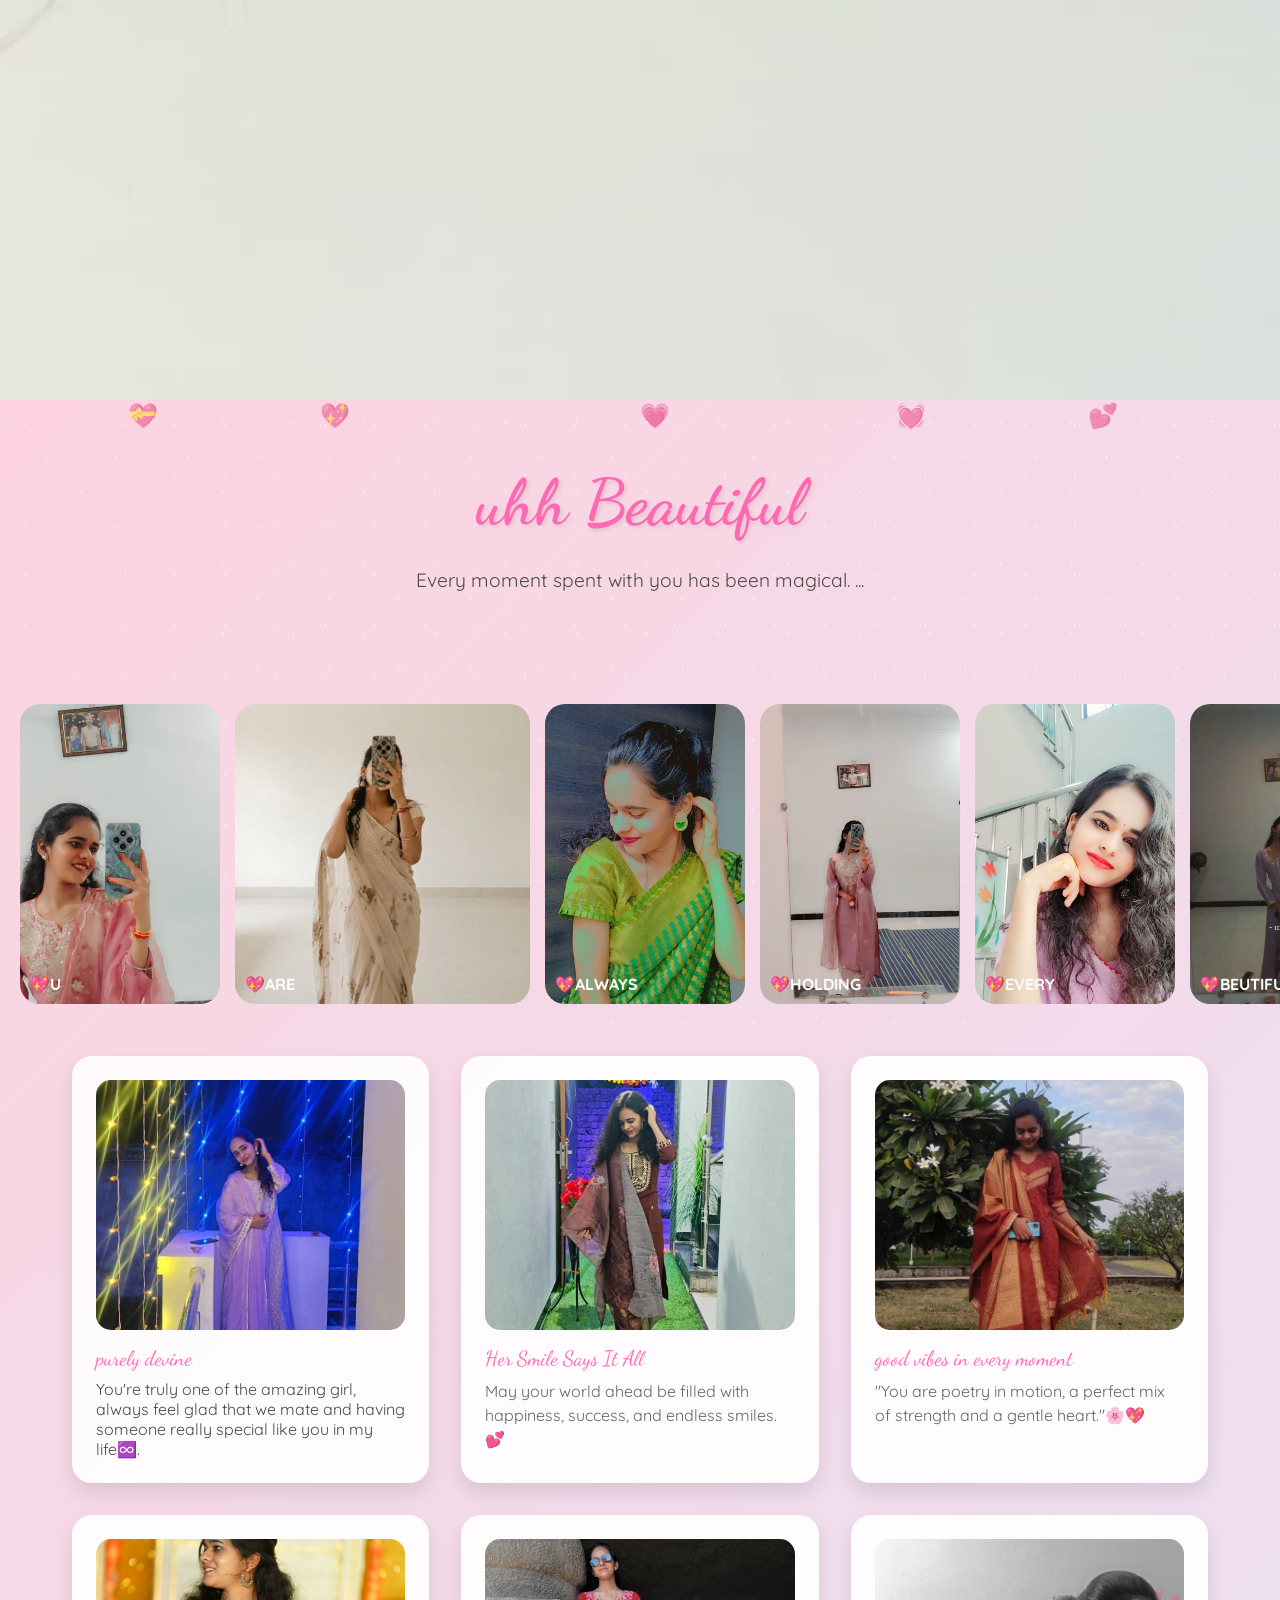
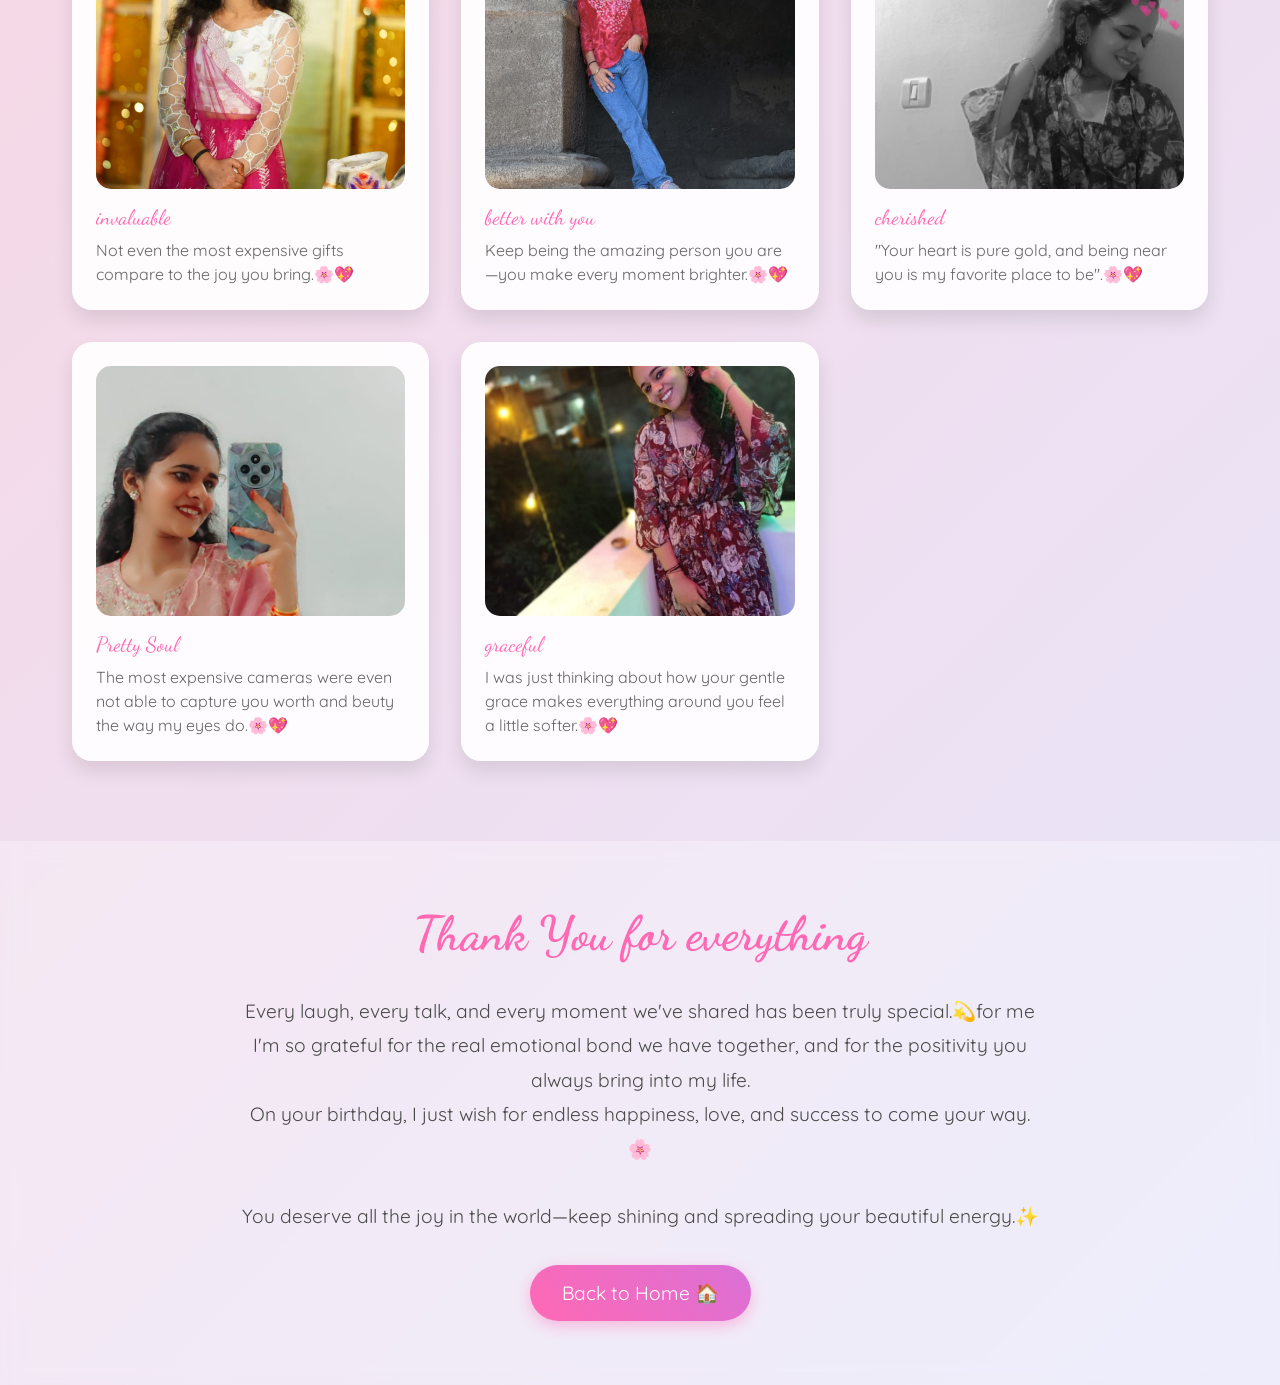
==== last.html @ f0707acc "Add files via upload" ====
<!DOCTYPE html>
<html lang="en">

<head>
    <meta charset="UTF-8">
    <meta name="viewport" content="width=device-width, initial-scale=1.0">
    <title> Beautiful Memories ✨</title>
    <link rel="icon" href="data:image/svg+xml,<svg xmlns='http://www.w3.org/2000/svg'><text y='32' font-size='32'>💖</text></svg>">
    <style>
        @import url('https://fonts.googleapis.com/css2?family=Dancing+Script:wght@700&family=Quicksand:wght@300;400;500;600&display=swap');

        * {
            margin: 0;
            padding: 0;
            box-sizing: border-box;
        }

        body {
            min-height: 100vh;
            background: linear-gradient(135deg,
                    #ffd1dc 0%,
                    #e6e6fa 25%,
                    #ffefd5 50%,
                    #e6e6fa 75%,
                    #ffd1dc 100%);
            background-size: 400% 400%;
            animation: gradientFlow 15s ease infinite;
            font-family: 'Quicksand', sans-serif;
            overflow-x: hidden;
            color: #4a4a4a;
        }

        @keyframes gradientFlow {
            0%   { background-position: 0% 50%; }
            50%  { background-position: 100% 50%; }
            100% { background-position: 0% 50%; }
        }

        /* Sparkle Effect */
        .magic-sparkles {
            position: fixed;
            top: 0; left: 0;
            width: 100%; height: 100%;
            pointer-events: none;
            z-index: 1;
        }

        .sparkle {
            position: absolute;
            width: 6px; height: 6px;
            border-radius: 50%;
            background-color: white;
            animation: twinkle var(--duration, 4s) ease-in-out infinite;
            opacity: 0;
        }

        @keyframes twinkle {
            0%, 100% { opacity: 0; transform: scale(0.5); }
            50%       { opacity: 0.8; transform: scale(1); }
        }

        .magic-sparkles::before,
        .magic-sparkles::after {
            content: '';
            position: absolute;
            width: 100%; height: 100%;
            background-image: radial-gradient(circle, white 1px, transparent 1px);
            background-size: 50px 50px;
            animation: sparkleLayer 8s linear infinite;
            opacity: 0.5;
        }
        .magic-sparkles::after {
            animation-delay: -4s;
            transform: rotate(45deg);
        }
        @keyframes sparkleLayer {
            0%   { transform: translateY(0); }
            100% { transform: translateY(-50px); }
        }

        /* Floating Hearts */
        .floating-hearts {
            position: fixed;
            width: 100%; height: 100%;
            pointer-events: none;
            z-index: 2;
        }
        .heart {
            position: absolute;
            font-size: 1.5rem;
            color: rgba(255, 105, 180, 0.6);
            animation: floatHeart var(--float-duration, 6s) ease-in-out infinite;
            animation-delay: var(--delay, 0s);
        }
        @keyframes floatHeart {
            0%   { transform: translate(0, 100vh) rotate(0deg); }
            100% { transform: translate(var(--translate-x, 0), -100vh) rotate(360deg); }
        }

        /* Welcome */
        .welcome {
            text-align: center;
            padding: 4rem 2rem;
            position: relative;
            z-index: 3;
        }
        .welcome h1 {
            font-family: 'Dancing Script', cursive;
            font-size: 4rem;
            color: #ff69b4;
            text-shadow: 2px 2px 4px rgba(0,0,0,0.1);
            animation: fadeInScale 2s ease;
        }
        .welcome p {
            font-size: 1.2rem;
            max-width: 600px;
            margin: 1.5rem auto;
            line-height: 1.6;
            animation: fadeIn 2s ease 0.5s both;
        }

        /* Timeline */
        .timeline {
            display: flex;
            overflow-x: auto;
            gap: 15px;
            padding: 20px;
            position: relative;
            z-index: 3;
        }
        .story {
            min-width: 200px;
            height: 300px;
            position: relative;
            border-radius: 20px;
            overflow: hidden;
            flex-shrink: 0;
        }
        .story img {
            width: 100%; height: 100%;
            object-fit: cover;
        }
        .story p {
            position: absolute;
            bottom: 10px; left: 10px;
            color: white;
            font-weight: bold;
        }
        /* ❤️ Cursor Heart Style */
.cursor-heart {
    position: fixed;
    pointer-events: none;
    font-size: 18px;
    transform: translate(-50%, -50%);
    opacity: 1;
    transition: transform 0.8s ease-out, opacity 1s ease-out;
    z-index: 9999;
}

  .parallax {
    height: 400px; /* Ya jo bhi aapne set kiya hai */
    background-image: url('img/d1.jpg');
    background-size: cover; 
    background-position: center 0px; /* Initial position set karein */
    background-repeat: no-repeat;
    position: relative;
    z-index: 3;
    /* Isse image scroll ke baad "jump" nahi karegi */
    transition: background-position 0.05s ease-out; 
}

@media (max-width: 768px) {
    .parallax {
        background-attachment: scroll !important;
        background-position: center center !important; /* Mobile par parallax band */
    }
}
        /* Memory Cards */
        .memory-container {
            max-width: 1200px;
            margin: 0 auto;
            padding: 2rem;
            display: grid;
            grid-template-columns: repeat(auto-fit, minmax(300px, 1fr));
            gap: 2rem;
            z-index: 3;
            position: relative;
        }
        .memory-card {
            background: rgba(255,255,255,0.9);
            border-radius: 20px;
            padding: 1.5rem;
            box-shadow: 0 10px 20px rgba(0,0,0,0.1);
            transition: all 0.5s cubic-bezier(0.4,0,0.2,1);
            position: relative;
            overflow: hidden;
            cursor: pointer;
        }
        .memory-card:hover {
            transform: translateY(-10px) scale(1.02);
            box-shadow: 0 15px 30px rgba(0,0,0,0.15);
        }
        .memory-card::before {
            content: '';
            position: absolute;
            top: 0; left: 0;
            width: 100%; height: 100%;
            background: linear-gradient(45deg, transparent, rgba(255,255,255,0.4), transparent);
            transform: translateX(-100%);
            transition: 0.5s;
        }
        .memory-card:hover::before { transform: translateX(100%); }

        .memory-img {
            width: 100%;
            height: 250px;
            object-fit: cover;
            border-radius: 15px;
            margin-bottom: 1rem;
            transition: transform 0.5s ease;
            display: block;
        }
        .memory-card:hover .memory-img { transform: scale(1.05); }
        .memory-date {
            font-family: 'Dancing Script', cursive;
            color: #ff69b4;
            font-size: 1.3rem;
            margin-bottom: 0.5rem;
        }
        .memory-caption { font-size: 1rem; line-height: 1.5; color: #666; }

        /* Final Message */
        .final-message {
            text-align: center;
            padding: 4rem 2rem;
            background: rgba(255,255,255,0.3);
            backdrop-filter: blur(10px);
            margin-top: 3rem;
            position: relative;
            z-index: 3;
        }
        .final-message h2 {
            font-family: 'Dancing Script', cursive;
            font-size: 3rem;
            color: #ff69b4;
            margin-bottom: 2rem;
            animation: heartbeat 2s infinite;
        }
        @keyframes heartbeat {
            0%, 100% { transform: scale(1); }
            50%       { transform: scale(1.1); }
        }
        .final-message p {
            font-size: 1.2rem;
            max-width: 800px;
            margin: 0 auto 2rem;
            line-height: 1.8;
        }
        .goodbye-btn {
            display: inline-block;
            padding: 1rem 2rem;
            font-size: 1.2rem;
            background: linear-gradient(45deg, #ff69b4, #da70d6);
            color: white;
            border: none;
            border-radius: 50px;
            cursor: pointer;
            text-decoration: none;
            transition: all 0.3s ease;
            box-shadow: 0 5px 15px rgba(255,105,180,0.4);
            animation: floatBtn 3s infinite ease-in-out;
        }
        .goodbye-btn:hover {
            transform: translateY(-5px);
            box-shadow: 0 8px 20px rgba(255,105,180,0.6);
        }
        @keyframes floatBtn {
            0%, 100% { transform: translateY(0); }
            50%       { transform: translateY(-10px); }
        }

        @keyframes fadeInScale {
            0%   { opacity: 0; transform: scale(0.8); }
            100% { opacity: 1; transform: scale(1); }
        }
        @keyframes fadeIn {
            0%   { opacity: 0; }
            100% { opacity: 1; }
        }

        ::-webkit-scrollbar { width: 12px; }
        ::-webkit-scrollbar-track { background: rgba(255,255,255,0.4); }
        ::-webkit-scrollbar-thumb {
            background: linear-gradient(45deg, #ff69b4, #da70d6);
            border-radius: 6px;
        }

        @media (max-width: 768px) {
            .welcome h1 { font-size: 2.5rem; }
            .memory-container { grid-template-columns: 1fr; }
            .final-message h2 { font-size: 2.5rem; }
        }

        /* ❤️ Cursor Heart */
        .cursor-heart {
            position: fixed;
            pointer-events: none;
            font-size: 18px;
            transform: translate(-50%, -50%);
            opacity: 1;
            transition: transform 0.8s ease-out, opacity 1s ease-out;
            z-index: 9999;
            text-shadow: 0 0 8px rgba(255,105,180,0.8);
        }

       
        /* 🔍 POPUP BACKGROUND */
.image-popup {
    position: fixed;
    top: 0;
    left: 0;
    width: 100vw;
    height: 100vh;

    background: rgba(0,0,0,0.92);

    display: flex;
    justify-content: center;
    align-items: center;

    opacity: 0;
    pointer-events: none;
    visibility: hidden;

    transition: opacity 0.4s ease, visibility 0.4s ease;
    z-index: 99999;

    /* ✅ These 3 lines fix the scroll displacement permanently */
    transform: translateZ(0);
    -webkit-transform: translateZ(0);
    will-change: opacity;
}

/* ACTIVE */
.image-popup.active {
    opacity: 1;
    pointer-events: all;
    visibility: visible;
}

/* IMAGE */
.image-popup img {
    max-width: 90%;  /* Mobile screen ke andar rahega */
    max-height: 80vh;
    width: auto;
    height: auto;    /* Aspect ratio maintain rahega */
    border-radius: 15px;
    object-fit: contain;
    display: block;
    box-shadow: 0 0 20px rgba(255, 255, 255, 0.2);
}


/* ZOOM EFFECT */
.image-popup.active img {
    transform: scale(1) translateZ(0);
}

/* ✅ Lock page scroll when popup is open */
body.popup-open {
    overflow: hidden;
   
}

    </style>
</head>

<body>
    <!-- 🎵 MUSIC -->
   
    <audio id="bg-music" loop>
        <source src="audio/birthday.mp3" type="audio/mpeg">
    </audio>


    
    <div id="imagePopup" class="image-popup">
        <span id="popupClose">✕</span>
        <img id="popupImg" src="" alt="Memory">
    </div>

    <div class="parallax"></div>
    <div class="magic-sparkles"></div>

    <div class="floating-hearts">
        <div class="heart" style="--float-duration:6s;--delay:0s;--translate-x:20px;left:10%">💝</div>
        <div class="heart" style="--float-duration:8s;--delay:1s;--translate-x:-30px;left:25%">💖</div>
        <div class="heart" style="--float-duration:7s;--delay:2s;--translate-x:40px;left:50%">💗</div>
        <div class="heart" style="--float-duration:9s;--delay:3s;--translate-x:-20px;left:70%">💓</div>
        <div class="heart" style="--float-duration:5s;--delay:4s;--translate-x:30px;left:85%">💕</div>
    </div>

    <section class="welcome">
        <h1>uhh Beautiful </h1>
        <p>Every moment spent with you has been magical. ...</p>
    </section>

    <div class="timeline">
        <div class="story"><img src="img/d9.jpg"><p>💖U</p></div>
        <div class="story"><img src="img/img19.jpg"><p>💖ARE</p></div>
        <div class="story"><img src="img/d2.jpg"><p>💖ALWAYS</p></div>
        <div class="story"><img src="img/d17.jpg"><p>💖HOLDING</p></div>
        <div class="story"><img src="img/d6.jpg"><p>💖EVERY</p></div>
        <div class="story"><img src="img/d4.jpg"><p> 💖BEUTIFULL MOMENT</p></div>
        <div class="story"><img src="img/d5.jpg"><p>💖WITH YOU</p></div>
    </div>

    <div class="memory-container">
        <div class="memory-card">
            <img src="img/d18.jpg" alt="Memory" class="memory-img">
            <div class="memory-date">purely devine</div>
            <div class="memory-caption"></div>You're truly one of the amazing girl, always feel
                glad that we mate and having someone really special like you in my life♾️.
        </div>
        <div class="memory-card">
            <img src="img/d16.jpg" alt="Memory" class="memory-img">
            <div class="memory-date">Her Smile Says It All </div>
            <div class="memory-caption">May your world ahead be filled with happiness, success, and endless smiles.💕</div>
        </div>
        <div class="memory-card">
            <img src="img/d15.jpg" alt="Memory" class="memory-img">
            <div class="memory-date">good vibes in every moment</div>
            <div class="memory-caption">"You are poetry in motion, a perfect mix of strength and a gentle heart."🌸💖</div>
        </div>
        <div class="memory-card">
            <img src="img/d10.jpg" alt="Memory" class="memory-img">
            <div class="memory-date">invaluable</div>
            <div class="memory-caption">Not even the most expensive gifts compare to the joy you bring.🌸💖</div>
        </div>
        <div class="memory-card">
            <img src="img/d3.jpg" alt="Memory" class="memory-img">
            <div class="memory-date">better with you </div>
            <div class="memory-caption">Keep being the amazing person you are—you make every moment brighter.🌸💖</div>
        </div>
        <div class="memory-card">
            <img src="img/d13.jpg" alt="Memory" class="memory-img">
            <div class="memory-date">cherished</div>
            <div class="memory-caption">"Your heart is pure gold, and being near you is my favorite place to be".🌸💖</div>
        </div>
        <div class="memory-card">
            <img src="img/d9.jpg" alt="Memory" class="memory-img">
            <div class="memory-date">Pretty Soul</div>
            <div class="memory-caption">The most expensive cameras were even not able to capture you worth and beuty the way my eyes do.🌸💖</div>
        </div>
        <div class="memory-card">
            <img src="img/d14.jpg" alt="Memory" class="memory-img">
            <div class="memory-date">graceful </div>
            <div class="memory-caption">I was just thinking about how your gentle grace makes everything around you feel a little softer.🌸💖</div>
        </div>
    </div>

    <section class="final-message">
        <h2>Thank You for everything</h2>
        <p>Every laugh, every talk, and every moment we've shared has been truly special.💫for me<br>
            I'm so grateful for the real emotional bond we have together, and for the positivity you always bring into my life.<br>
            On your birthday, I just wish for endless happiness, love, and success to come your way.🌸</p>
        <p>You deserve all the joy in the world—keep shining and spreading your beautiful energy.✨</p>
        <a href="index.html" class="goodbye-btn" id="backHomeBtn">Back to Home 🏠</a>
    </section>

<script>
window.addEventListener("scroll", () => {
    const parallax = document.querySelector(".parallax");
    if (!parallax || window.innerWidth <= 768) return;

    let offset = window.pageYOffset; // Ya window.scrollY

    // FIX: Jab user page ke ekdum upar (0) ho, toh position hamesha center (0px) rakhein
    if (offset <= 10) {
        parallax.style.backgroundPositionY = "0px";
    } else {
        // Sirf tabhi move karein jab niche scroll ho
        parallax.style.backgroundPositionY = (offset * 0.4) + "px";
    }
});

// ══ IMAGE POPUP ══
const popup      = document.getElementById("imagePopup");
const popupImg   = document.getElementById("popupImg");
const popupClose = document.getElementById("popupClose");

let scrollPosition = 0;  // ← saves scroll position before popup opens

function openPopup(src) {
    scrollPosition = window.pageYOffset;  // ← save current scroll
    popupImg.src = src;
    popup.classList.add("active");
    document.body.classList.add("popup-open");
}

function closePopup() {
    popup.classList.remove("active");
    document.body.classList.remove("popup-open");
    window.scrollTo(0, scrollPosition);   // ← restore exact scroll position
    setTimeout(() => { popupImg.src = ""; }, 400);
}

document.querySelectorAll(".memory-card").forEach(card => {
    card.addEventListener("click", function () {
        const img = this.querySelector("img");
        if (!img) return;
        openPopup(img.src);
    });
});

popupClose.addEventListener("click", closePopup);

popup.addEventListener("click", (e) => {
    if (e.target === popup) closePopup();
});

document.addEventListener("keydown", (e) => {
    if (e.key === "Escape") closePopup();

});
// ❤️ CURSOR HEART TRAIL
let lastTime = 0;

document.addEventListener("mousemove", function (e) {
    const now = Date.now();
    if (now - lastTime < 80) return; // Performance check
    lastTime = now;

    const heart = document.createElement("div");
    heart.className = "cursor-heart";
    heart.innerHTML = "❤️";
    heart.style.left = e.clientX + "px";
    heart.style.top = e.clientY + "px";
    document.body.appendChild(heart);

    setTimeout(() => {
        heart.style.opacity = "0";
        heart.style.transform = `translate(-50%, -${60 + Math.random() * 20}%) scale(1.2)`;
    }, 50);

    setTimeout(() => heart.remove(), 1000);
});
// 🎵 BACKGROUND MUSIC
const bgMusic = document.getElementById('bg-music');

function applyMusicState() {
    bgMusic.volume = 0.4;
    bgMusic.play().catch(() => {});
}

// Resume from saved time
bgMusic.currentTime = parseFloat(sessionStorage.getItem('musicTime') || '0');

// Save time before leaving — but if going back home, set restart flag
window.addEventListener('beforeunload', () => {
    sessionStorage.setItem('musicTime', bgMusic.currentTime);
});

// Back Home button: set restart flag so home.html starts music from beginning
document.getElementById('backHomeBtn').addEventListener('click', (e) => {
    e.preventDefault();
    sessionStorage.setItem('musicRestart', 'true');
    sessionStorage.removeItem('musicTime');
    window.location.href = 'index.html';
});

document.addEventListener('click', function startOnce() {
    applyMusicState();
    document.removeEventListener('click', startOnce);
}, { once: true });

applyMusicState();
</script>
</body>
</html>
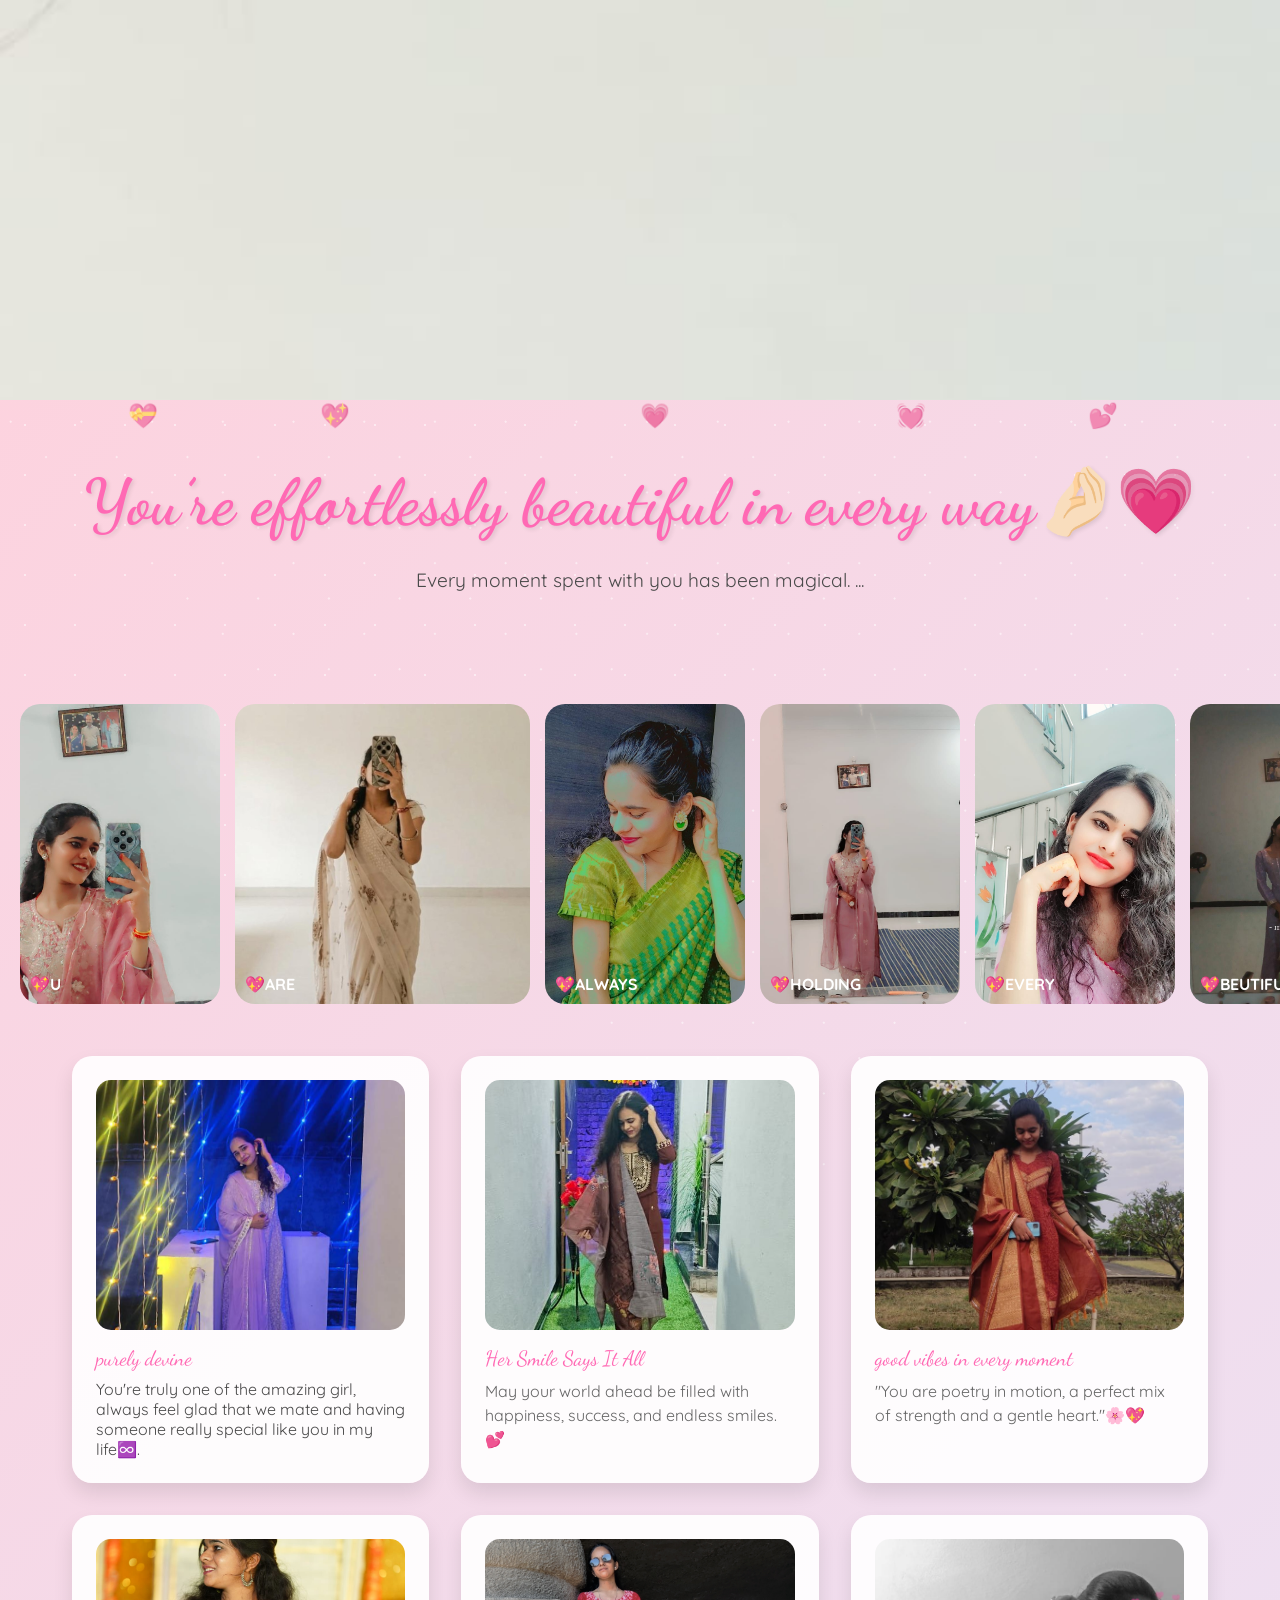
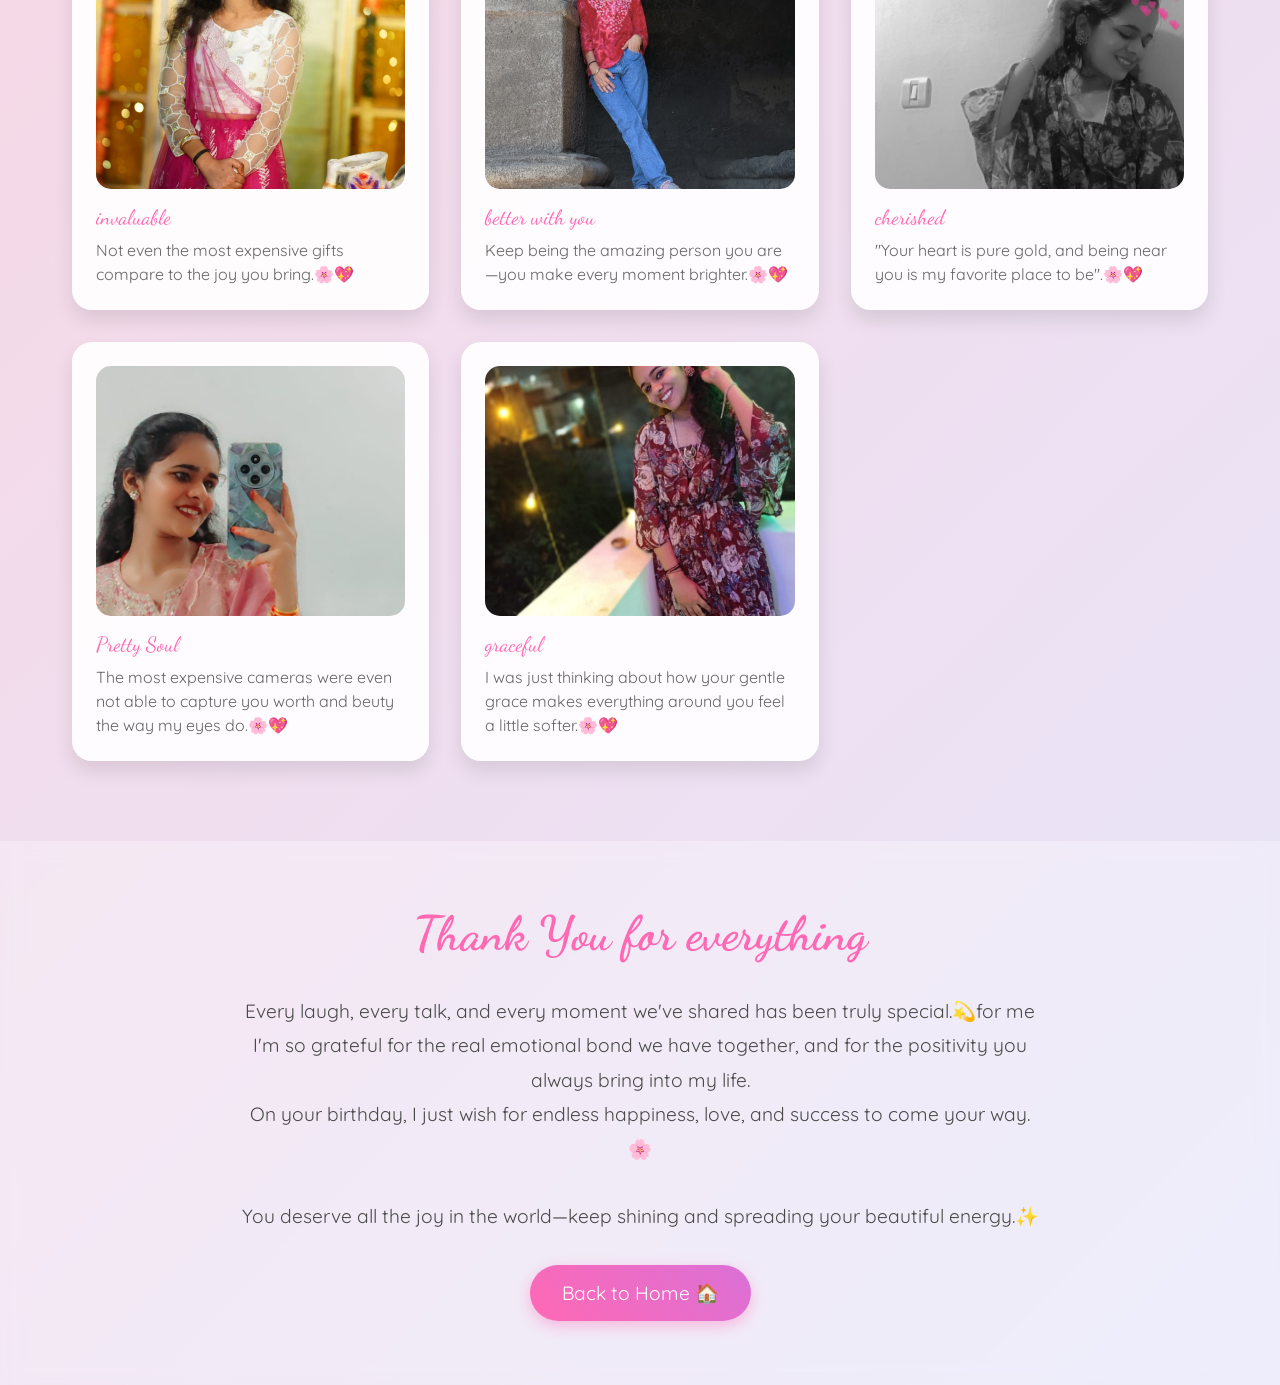
==== commit ece3c60e: "Update welcome message in last.html" ====
--- a/last.html
+++ b/last.html
@@ -401,7 +401,7 @@
     </div>
 
     <section class="welcome">
-        <h1>uhh Beautiful </h1>
+        <h1>You’re effortlessly beautiful in every way🤌🏻💗</h1>
         <p>Every moment spent with you has been magical. ...</p>
     </section>
 
@@ -577,4 +577,4 @@
 applyMusicState();
 </script>
 </body>
-</html>+</html>
